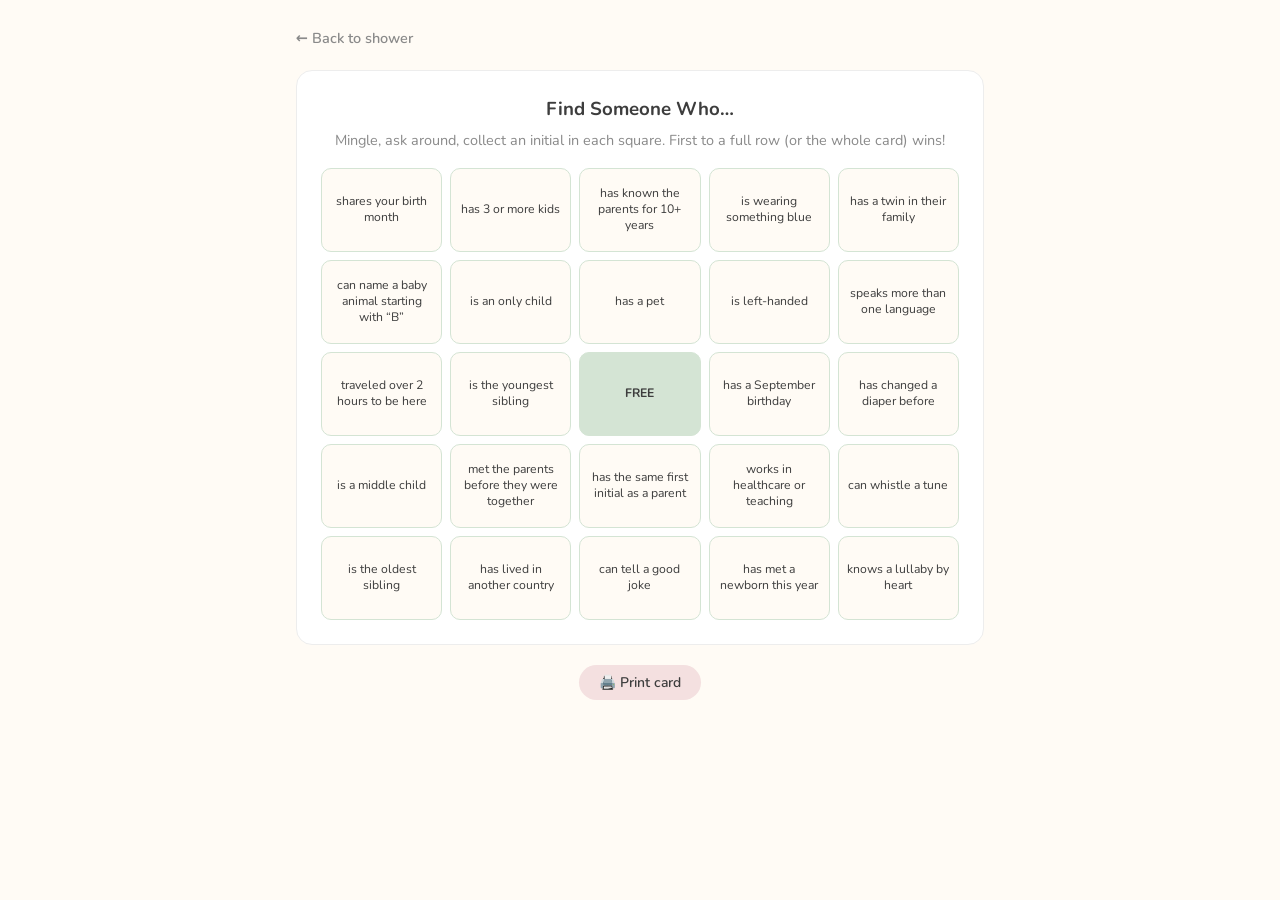
==== shower/bingo/index.html @ 0a06c51c "Add baby shower master webpage (shower/) Public landing page with 5 cards (invite, prompt/vote, bing" ====
<!DOCTYPE html>
<html lang="en">
<head>
  <meta charset="UTF-8">
  <meta name="viewport" content="width=device-width, initial-scale=1.0">
  <title>Bingo Card — Chen Baby Shower</title>
  <meta name="robots" content="noindex, nofollow">
  <link rel="preconnect" href="https://fonts.googleapis.com">
  <link rel="preconnect" href="https://fonts.gstatic.com" crossorigin>
  <link href="https://fonts.googleapis.com/css2?family=Nunito:wght@400;600;700&display=swap" rel="stylesheet">
  <link rel="stylesheet" href="../styles.css">
</head>
<body>
  <div class="page">
    <a class="back-link" href="../">← Back to shower</a>

    <div class="bingo-wrap">
      <div class="bingo-title">Find Someone Who…</div>
      <div class="bingo-sub">Mingle, ask around, collect an initial in each square. First to a full row (or the whole card) wins!</div>
      <div class="bingo-grid" id="grid"></div>
    </div>

    <div class="no-print" style="text-align:center;margin-top:20px">
      <button class="btn btn-pledge" onclick="window.print()">🖨️ Print card</button>
    </div>
  </div>

  <script>
    const PROMPTS = [
      "shares your birth month",
      "has 3 or more kids",
      "has known the parents for 10+ years",
      "is wearing something blue",
      "has a twin in their family",
      "can name a baby animal starting with “B”",
      "is an only child",
      "has a pet",
      "is left-handed",
      "speaks more than one language",
      "traveled over 2 hours to be here",
      "is the youngest sibling",
      "has a September birthday",
      "has changed a diaper before",
      "is a middle child",
      "met the parents before they were together",
      "has the same first initial as a parent",
      "works in healthcare or teaching",
      "can whistle a tune",
      "is the oldest sibling",
      "has lived in another country",
      "can tell a good joke",
      "has met a newborn this year",
      "knows a lullaby by heart"
    ];
    const grid = document.getElementById('grid');
    const center = 12; // 5x5 = 25 cells, center at index 12
    for (let i = 0; i < 25; i++) {
      const cell = document.createElement('div');
      if (i === center) {
        cell.className = 'bingo-cell free';
        cell.textContent = 'FREE';
      } else {
        cell.className = 'bingo-cell';
        cell.textContent = PROMPTS[i < center ? i : i - 1];
      }
      grid.appendChild(cell);
    }
  </script>
</body>
</html>
---- shower/styles.css ----
/* ============================================================
   Baby Registry — Blush & Sage Styles
   Palette: cream #FFFBF5, pink #F4E0E0, sage #D4E4D4, rose #E8B4B8
   ============================================================ */

/* --- Reset & Base --- */
*, *::before, *::after { box-sizing: border-box; margin: 0; padding: 0; }

:root {
  --cream: #FFFBF5;
  --pink:  #F4E0E0;
  --sage:  #D4E4D4;
  --rose:  #E8B4B8;
  --text:  #3D3D3D;
  --muted: #8A8A8A;
  --card:  #FFFFFF;
  --border:#EDEDED;
  --radius: 16px;
  --radius-sm: 999px;
}

html {
  font-size: 17px;
  -webkit-font-smoothing: antialiased;
}

body {
  background: var(--cream);
  color: var(--text);
  font-family: "Nunito", system-ui, -apple-system, "Helvetica Neue", sans-serif;
  line-height: 1.6;
  min-height: 100vh;
}

/* --- Layout --- */
.page-wrap {
  display: flex;
  align-items: flex-start;
  max-width: 900px;
  margin: 0 auto;
  padding: 0 16px;
}

main {
  flex: 1;
  min-width: 0;
  max-width: 620px;
  margin: 0 auto;
  padding: 32px 0 80px;
}

/* --- Sidebar --- */
.sidebar {
  position: sticky;
  top: 24px;
  width: 170px;
  flex-shrink: 0;
  margin-right: 28px;
  padding-top: 38px;
  max-height: calc(100vh - 48px);
  overflow-y: auto;
  scrollbar-width: none;
}

.sidebar::-webkit-scrollbar { display: none; }

.sidebar-title {
  font-size: 0.7rem;
  font-weight: 700;
  text-transform: uppercase;
  letter-spacing: 1.2px;
  color: var(--muted);
  margin-bottom: 12px;
  padding-left: 12px;
}

.sidebar-nav-item {
  display: flex;
  align-items: center;
  justify-content: space-between;
  gap: 6px;
  width: 100%;
  padding: 8px 12px;
  margin: 2px 0;
  font-family: inherit;
  font-size: 0.78rem;
  font-weight: 600;
  color: var(--muted);
  background: transparent;
  border: none;
  border-radius: 10px;
  cursor: pointer;
  text-align: left;
  transition: background 0.15s, color 0.15s;
  white-space: nowrap;
}

.sidebar-nav-item:hover {
  background: var(--pink);
  color: var(--text);
}

.sidebar-nav-item.active {
  background: var(--sage);
  color: var(--text);
}

.sidebar-nav-count {
  font-size: 0.68rem;
  font-weight: 700;
  opacity: 0.6;
  flex-shrink: 0;
}

.sidebar-nav-item.active .sidebar-nav-count {
  opacity: 1;
}

/* Scroll offset for section anchors */
.section {
  scroll-margin-top: 24px;
}

/* --- Header --- */
.site-header {
  text-align: center;
  padding: 48px 16px 36px;
}

.site-header h1 {
  font-size: 2rem;
  font-weight: 700;
  color: var(--text);
  letter-spacing: -0.3px;
}

.site-header .subtitle {
  margin-top: 8px;
  font-size: 1rem;
  color: var(--muted);
  font-weight: 400;
}

.site-header .heart-divider {
  margin: 20px auto 0;
  color: var(--rose);
  font-size: 1.25rem;
  letter-spacing: 8px;
}

/* --- Section --- */
.section {
  margin-top: 36px;
}

.section-head {
  display: flex;
  align-items: baseline;
  justify-content: space-between;
  flex-wrap: wrap;
  gap: 8px;
  border-bottom: 2px solid var(--sage);
  padding-bottom: 8px;
  margin-bottom: 8px;
}

.section-head h2 {
  font-size: 0.85rem;
  font-weight: 700;
  text-transform: uppercase;
  letter-spacing: 1.2px;
  color: var(--muted);
}

.section-count {
  font-size: 0.8rem;
  color: var(--muted);
  background: var(--sage);
  border-radius: var(--radius-sm);
  padding: 2px 12px;
  white-space: nowrap;
}

/* --- Card --- */
.card {
  background: var(--card);
  border: 1px solid var(--border);
  border-radius: var(--radius);
  padding: 20px 22px;
  margin: 12px 0;
  transition: box-shadow 0.2s, border-color 0.2s;
}

.card:hover {
  border-color: var(--sage);
  box-shadow: 0 2px 12px rgba(0,0,0,0.04);
}

.card.done {
  opacity: 0.55;
  border-color: var(--sage);
}

.card-top {
  display: flex;
  align-items: flex-start;
  justify-content: space-between;
  gap: 12px;
  margin-bottom: 6px;
}

.card-title {
  font-size: 1.05rem;
  font-weight: 700;
  line-height: 1.35;
  flex: 1;
}

.card-desc {
  font-size: 0.88rem;
  color: var(--muted);
  line-height: 1.5;
  margin-bottom: 14px;
}

/* --- Card badges --- */
.count-badge {
  display: inline-flex;
  align-items: center;
  gap: 4px;
  background: var(--sage);
  color: var(--text);
  border-radius: var(--radius-sm);
  padding: 3px 12px;
  font-size: 0.8rem;
  font-weight: 600;
  white-space: nowrap;
  flex-shrink: 0;
}

.done-badge {
  display: inline-flex;
  align-items: center;
  gap: 4px;
  background: #C8E6C9;
  color: #2E7D32;
  border-radius: var(--radius-sm);
  padding: 3px 12px;
  font-size: 0.78rem;
  font-weight: 600;
  white-space: nowrap;
  flex-shrink: 0;
}

.not-registry-badge {
  display: inline-block;
  font-size: 0.72rem;
  color: var(--muted);
  font-style: italic;
  margin-left: 8px;
  font-weight: 400;
}

/* --- Card actions row --- */
.card-actions {
  display: flex;
  align-items: center;
  gap: 10px;
  flex-wrap: wrap;
}

/* --- Buttons --- */
.btn {
  display: inline-flex;
  align-items: center;
  gap: 5px;
  font-family: inherit;
  font-size: 0.82rem;
  font-weight: 600;
  border: none;
  cursor: pointer;
  transition: background 0.15s, transform 0.1s, box-shadow 0.15s;
  text-decoration: none;
  white-space: nowrap;
}

.btn:active { transform: scale(0.97); }

.btn-link {
  background: var(--sage);
  color: var(--text);
  padding: 6px 16px;
  border-radius: var(--radius-sm);
}

.btn-link:hover { background: #c4dac4; }

.btn-link-alt {
  background: var(--card);
  color: var(--muted);
  padding: 6px 16px;
  border-radius: var(--radius-sm);
  border: 1px solid var(--border);
}

.btn-link-alt:hover { border-color: var(--sage); color: var(--text); }

.btn-pledge {
  background: var(--pink);
  color: var(--text);
  padding: 8px 20px;
  border-radius: var(--radius-sm);
  margin-left: auto;
}

.btn-pledge:hover { background: #e8d0d4; }

.btn-pledge[aria-pressed="true"] {
  background: var(--rose);
  box-shadow: inset 0 0 0 2px rgba(0,0,0,0.06);
}

.btn-pledge:disabled {
  opacity: 0.5;
  cursor: not-allowed;
}

/* --- Password Gate Overlay --- */
.gate-overlay {
  position: fixed;
  inset: 0;
  background: var(--cream);
  display: flex;
  align-items: center;
  justify-content: center;
  z-index: 9999;
}

.gate-overlay.hidden { display: none; }

.gate-box {
  text-align: center;
  background: var(--card);
  border: 1px solid var(--border);
  border-radius: var(--radius);
  padding: 48px 36px;
  max-width: 360px;
  width: 90%;
  box-shadow: 0 4px 24px rgba(0,0,0,0.06);
}

.gate-icon {
  font-size: 2.5rem;
  margin-bottom: 12px;
}

.gate-box h2 {
  font-size: 1.2rem;
  font-weight: 700;
  margin-bottom: 6px;
}

.gate-box p {
  font-size: 0.85rem;
  color: var(--muted);
  margin-bottom: 20px;
}

.gate-input {
  width: 100%;
  padding: 12px 16px;
  font-size: 1rem;
  font-family: inherit;
  border: 2px solid var(--border);
  border-radius: var(--radius-sm);
  text-align: center;
  outline: none;
  transition: border-color 0.15s;
}

.gate-input:focus { border-color: var(--sage); }

.gate-input.error {
  border-color: #E57373;
  animation: shake 0.3s ease-in-out;
}

.gate-btn {
  margin-top: 14px;
  width: 100%;
  padding: 12px;
  font-size: 0.95rem;
  font-weight: 700;
  font-family: inherit;
  background: var(--sage);
  color: var(--text);
  border: none;
  border-radius: var(--radius-sm);
  cursor: pointer;
  transition: background 0.15s;
}

.gate-btn:hover { background: #c4dac4; }

@keyframes shake {
  0%, 100% { transform: translateX(0); }
  25% { transform: translateX(-6px); }
  50% { transform: translateX(6px); }
  75% { transform: translateX(-4px); }
}

/* --- Toast --- */
.toast {
  position: fixed;
  bottom: 24px;
  left: 50%;
  transform: translateX(-50%);
  background: var(--text);
  color: var(--cream);
  padding: 10px 24px;
  border-radius: var(--radius-sm);
  font-size: 0.85rem;
  font-weight: 600;
  z-index: 9999;
  opacity: 0;
  transition: opacity 0.25s;
  pointer-events: none;
}

.toast.show { opacity: 1; }

/* --- Offline Banner --- */
.offline-banner {
  display: none;
  text-align: center;
  background: #FFF3E0;
  color: #E65100;
  padding: 8px 16px;
  font-size: 0.82rem;
  font-weight: 600;
}

.offline-banner.show { display: block; }

/* --- Skeleton loading --- */
.skeleton {
  background: linear-gradient(90deg, #eee 25%, #f5f5f5 50%, #eee 75%);
  background-size: 200% 100%;
  animation: shimmer 1.5s infinite;
  border-radius: 8px;
}

@keyframes shimmer {
  0% { background-position: 200% 0; }
  100% { background-position: -200% 0; }
}

/* --- Responsive --- */
@media (max-width: 768px) {
  .page-wrap {
    flex-direction: column;
    padding: 0 10px;
  }

  .sidebar {
    position: static;
    width: 100%;
    max-height: none;
    overflow-y: visible;
    overflow-x: auto;
    margin-right: 0;
    padding-top: 12px;
    padding-bottom: 4px;
    white-space: nowrap;
    -webkit-overflow-scrolling: touch;
  }

  .sidebar-title { display: none; }

  .sidebar-nav-list {
    display: flex;
    gap: 6px;
    padding-bottom: 8px;
  }

  .sidebar-nav-item {
    display: inline-flex;
    width: auto;
    padding: 6px 14px;
    font-size: 0.75rem;
    flex-shrink: 0;
  }

  .sidebar-nav-count {
    font-size: 0.65rem;
  }

  .site-header { padding: 32px 12px 24px; }
  .site-header h1 { font-size: 1.6rem; }
  main { padding: 16px 0 64px; }
  .card { padding: 16px; }
  .card-title { font-size: 0.98rem; }
  .card-desc { font-size: 0.84rem; }
  .btn { font-size: 0.78rem; }
}

@media (max-width: 480px) {
  .site-header { padding: 24px 8px 20px; }
  .site-header h1 { font-size: 1.4rem; }
  .sidebar-nav-item { padding: 5px 12px; font-size: 0.72rem; }
  .card { padding: 14px; }
}

/* ============================================================
   Baby Shower site — additions (welcome grid, sub-pages, print)
   ============================================================ */

/* Welcome page card grid */
.card-grid {
  display: grid;
  grid-template-columns: repeat(auto-fill, minmax(230px, 1fr));
  gap: 18px;
  margin-top: 28px;
}

.shower-card {
  display: flex;
  flex-direction: column;
  gap: 10px;
  background: var(--card);
  border: 1px solid var(--border);
  border-radius: var(--radius);
  padding: 24px 22px;
  text-decoration: none;
  color: var(--text);
  transition: box-shadow 0.2s, border-color 0.2s, transform 0.15s;
}
.shower-card:hover {
  border-color: var(--sage);
  box-shadow: 0 4px 18px rgba(0,0,0,0.06);
  transform: translateY(-2px);
}
.shower-card .icon { font-size: 2.1rem; line-height: 1; }
.shower-card .label { font-size: 1.05rem; font-weight: 700; }
.shower-card .hint { font-size: 0.84rem; color: var(--muted); line-height: 1.45; }
.shower-card .arrow { margin-top: auto; font-size: 0.85rem; font-weight: 700; color: var(--rose); }

/* Sub-pages */
.page {
  max-width: 720px;
  margin: 0 auto;
  padding: 24px 16px 80px;
}
.back-link {
  display: inline-flex;
  align-items: center;
  gap: 6px;
  font-size: 0.85rem;
  font-weight: 600;
  color: var(--muted);
  text-decoration: none;
  margin-bottom: 20px;
}
.back-link:hover { color: var(--text); }

/* Bingo card */
.bingo-wrap {
  background: var(--card);
  border: 1px solid var(--border);
  border-radius: var(--radius);
  padding: 24px;
}
.bingo-title {
  text-align: center;
  font-weight: 700;
  font-size: 1.1rem;
  margin-bottom: 4px;
}
.bingo-sub {
  text-align: center;
  color: var(--muted);
  font-size: 0.85rem;
  margin-bottom: 16px;
}
.bingo-grid {
  display: grid;
  grid-template-columns: repeat(5, 1fr);
  gap: 8px;
}
.bingo-cell {
  border: 1px solid var(--sage);
  border-radius: 10px;
  min-height: 84px;
  padding: 8px;
  font-size: 0.72rem;
  line-height: 1.3;
  display: flex;
  align-items: center;
  justify-content: center;
  text-align: center;
  background: var(--cream);
}
.bingo-cell.free {
  background: var(--sage);
  font-weight: 700;
}

/* Invite */
.invite-card {
  background: var(--card);
  border: 1px solid var(--border);
  border-radius: var(--radius);
  padding: 32px;
  max-width: 560px;
  margin: 0 auto;
  text-align: center;
}
.invite-card .qr {
  width: 200px;
  height: 200px;
  margin: 20px auto 12px;
  display: block;
}

/* Print */
@media print {
  .site-header, .back-link, .no-print, .toast, .offline-banner { display: none !important; }
  body { background: #fff; }
  .page, .page-wrap, main { max-width: none; padding: 0; }
  .bingo-wrap, .bingo-cell { border-color: #000; }
}

/* Prompt / vote */
.pv-form {
  background: var(--card);
  border: 1px solid var(--border);
  border-radius: var(--radius);
  padding: 20px;
  margin-bottom: 24px;
}
.pv-form label { font-size: 0.9rem; font-weight: 700; display: block; margin-bottom: 8px; }
.pv-form textarea {
  width: 100%; min-height: 72px; padding: 12px 14px;
  font-family: inherit; font-size: 1rem;
  border: 2px solid var(--border); border-radius: 12px; outline: none; resize: vertical;
}
.pv-form textarea:focus { border-color: var(--sage); }
.pv-examples { margin: 10px 0 14px; font-size: 0.8rem; color: var(--muted); }
.pv-examples button {
  font: inherit; font-size: 0.78rem; background: var(--pink); border: none;
  border-radius: 999px; padding: 6px 12px; margin: 4px 6px 0 0; cursor: pointer;
}
.pv-item {
  display: flex; align-items: center; gap: 12px;
  background: var(--card); border: 1px solid var(--border); border-radius: 14px;
  padding: 14px 16px; margin: 10px 0;
}
.pv-text { flex: 1; font-size: 0.95rem; line-height: 1.4; }
.vote-btn {
  font: inherit; font-weight: 700; font-size: 0.9rem;
  border: none; border-radius: 999px; padding: 8px 18px; cursor: pointer;
  background: var(--sage); color: var(--text); transition: transform 0.1s;
}
.vote-btn:active { transform: scale(0.95); }
.vote-btn.voted { background: var(--rose); }

/* Leaderboard */
.lb-board { max-width: 680px; margin: 0 auto; }
.lb-row {
  display: flex; align-items: center; gap: 16px;
  background: var(--card); border: 1px solid var(--border); border-radius: 16px;
  padding: 18px 22px; margin: 14px 0;
}
.lb-rank { font-size: 1.8rem; font-weight: 700; color: var(--muted); width: 44px; text-align: center; }
.lb-text { flex: 1; font-size: 1.2rem; line-height: 1.4; }
.lb-votes { font-weight: 700; font-size: 1.15rem; color: var(--rose); white-space: nowrap; }
.lb-row.top { border-color: var(--rose); box-shadow: 0 0 0 2px rgba(232,180,184,0.25); }
.lb-row.top .lb-rank { color: var(--rose); }
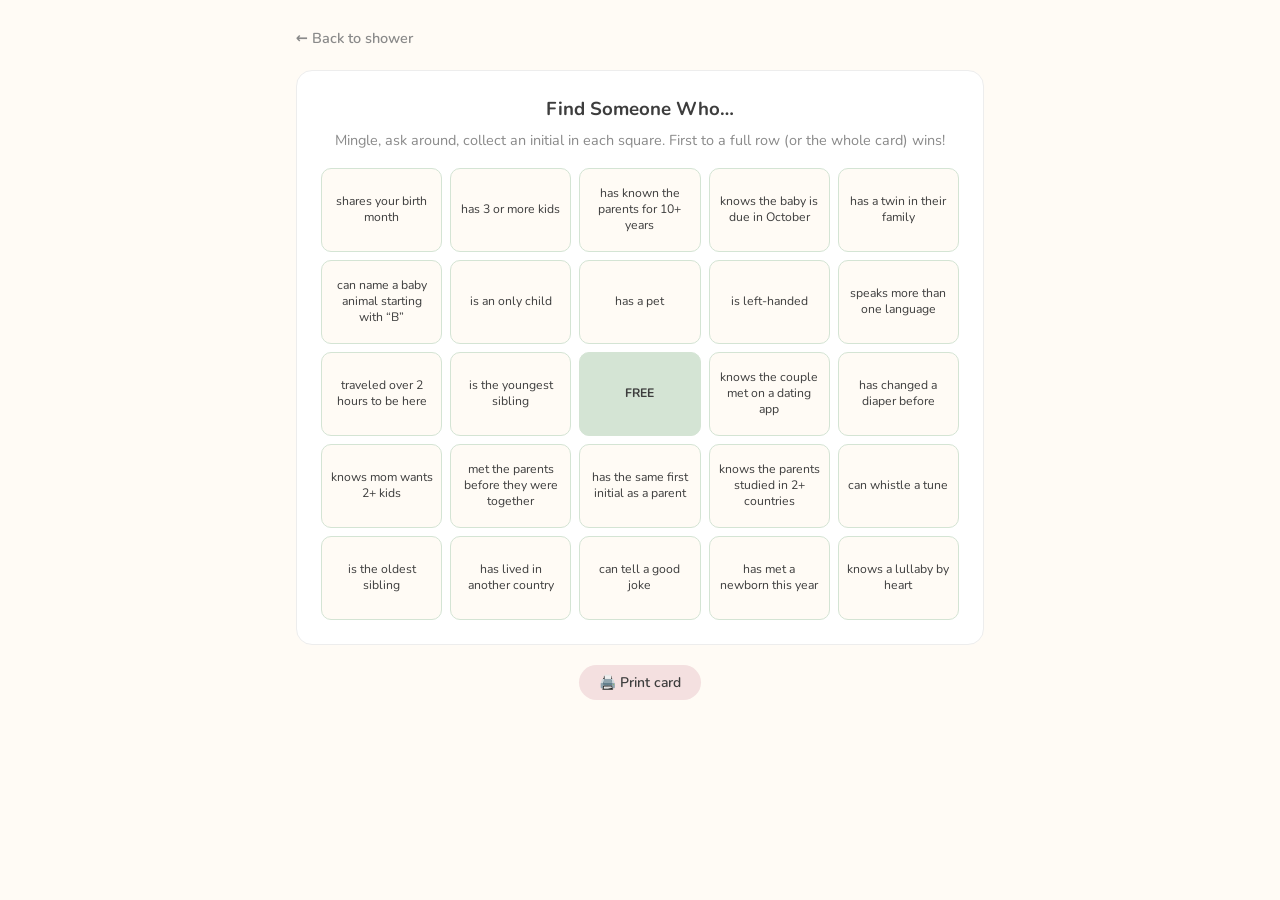
==== commit 5af6ba02: "Refine shower site: address + family games, baby bingo, planner public - Invite: add address and "fa" ====
--- a/shower/bingo/index.html
+++ b/shower/bingo/index.html
@@ -30,7 +30,7 @@
       "shares your birth month",
       "has 3 or more kids",
       "has known the parents for 10+ years",
-      "is wearing something blue",
+      "knows the baby is due in October",
       "has a twin in their family",
       "can name a baby animal starting with “B”",
       "is an only child",
@@ -39,12 +39,12 @@
       "speaks more than one language",
       "traveled over 2 hours to be here",
       "is the youngest sibling",
-      "has a September birthday",
+      "knows the couple met on a dating app",
       "has changed a diaper before",
-      "is a middle child",
+      "knows mom wants 2+ kids",
       "met the parents before they were together",
       "has the same first initial as a parent",
-      "works in healthcare or teaching",
+      "knows the parents studied in 2+ countries",
       "can whistle a tune",
       "is the oldest sibling",
       "has lived in another country",
